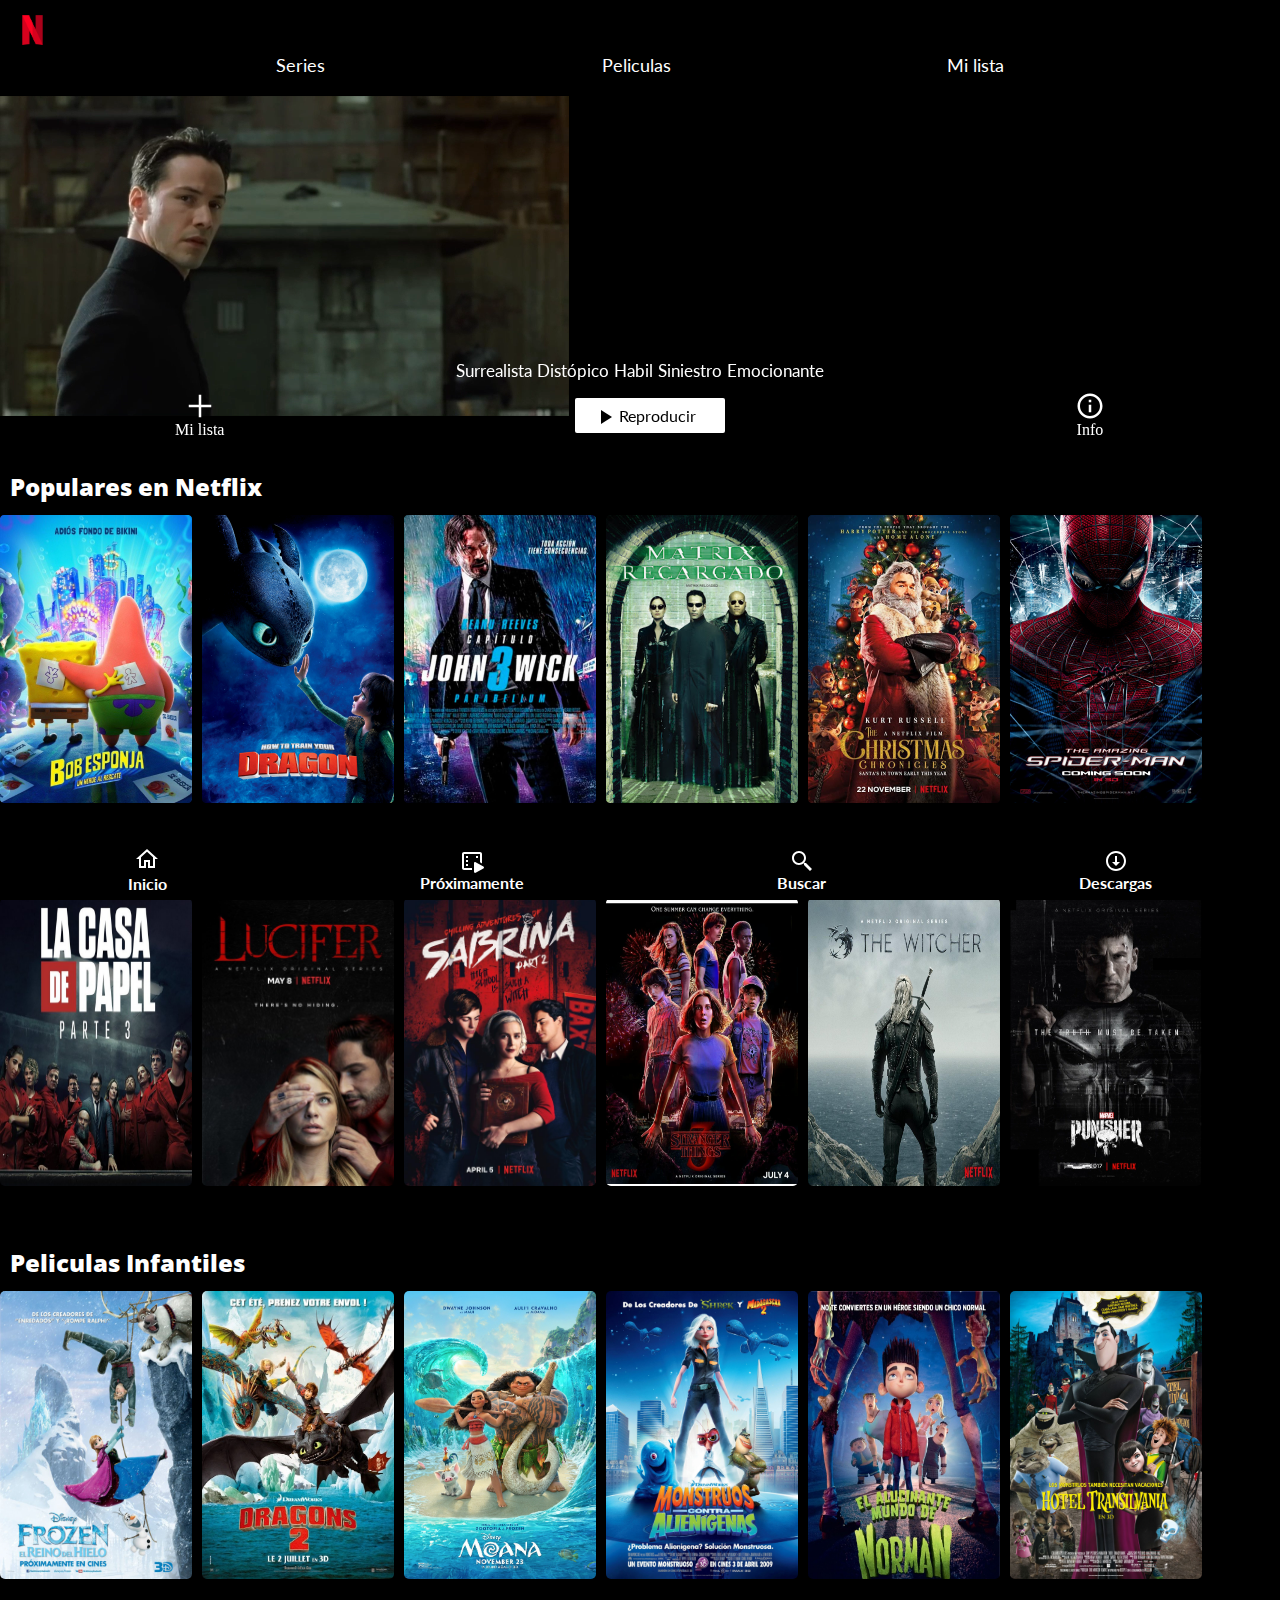
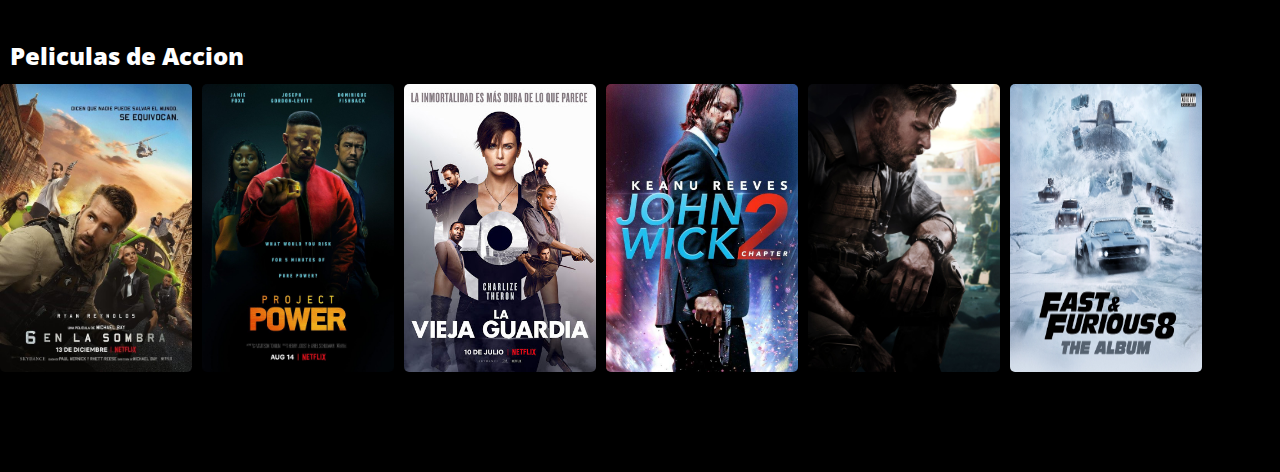
==== start.html @ fcc4ac53 "Inclusion de una nueva hoja de html" ====
<!DOCTYPE html>
<html lang="es">
<head>
    <meta charset="UTF-8">
    <meta http-equiv="X-UA-Compatible" content="IE=edge">
    <link rel="shortcut icon" href="./images/logo-netflix.png" type="image/x-icon">
    <meta name="viewport" content="width=device-width, initial-scale=1.0">
    <title>Reto Netflix</title>
    <link rel="stylesheet" href="styles.css">
</head>
<body>

    <header>

        <!--Contenedor logo superior y degradado-->
        <div class="container-logo" id="container-logo">
           <img src="./images/logo-netflix.png" alt="Logo oficial Netflix">
        </div>
        <!--Contenedor Menu Pincipal-->
        <div class="container-menu">
           <ul>
               <li><a href="#">Series</a></li>
               <li><a href="#">Peliculas</a></li>
               <li><a href="#">Mi lista</a></li>
           </ul>
        </div>

        <div class="container-video">
            <video autoplay muted loop src="./images/matrix.mp4"></video>
        </div>

        <!--Contenedor temas y buttons-->
        <div class="containerlistbuttons">
            <div class="container-lista">
                <ul>
                    <li>Surrealista</li>
                    <li>Distópico</li>
                    <li>Habil</li>
                    <li>Siniestro</li>
                    <li>Emocionante</li>
                </ul>
            </div>

            <div class="contenedor-buttons">
                <div class="const-lista">
                    <img src="./images/iconos/plus.svg" alt="Icono de añadir">
                    <p>Mi lista</p>
                </div>
                <div class="const-play">
                    <button>Reproducir</button>
                </div>
                <div class="const-info">
                    <img src="./images/iconos/info.svg" alt="Icono Info">
                    <p>Info</p>
                </div>
            </div>
        </div>
         
    </header>

    <nav>
       <section class="section1">
           <h1>Populares en Netflix</h1>
           <div class="container-caratulas">
               <img src="./images/caratulas/bob.png" alt="">
               <img src="./images/caratulas/dragon.png" alt="">
               <img src="./images/caratulas/john.png" alt="">
               <img src="./images/caratulas/matrix.png" alt="">
               <img src="./images/caratulas/santa.png" alt="">
               <img src="./images/caratulas/spider-man.png" alt="">
           </div>
       </section>

       <section class="section2">
           <h1>Series de EE.UU</h1>
           <div class="container-caratulas caratulas-2">
               <img src="./images/caratulas/casadepapel.jpeg" alt="">
               <img src="./images/caratulas/lucifer.jpg" alt="">
               <img src="./images/caratulas/sabrina.jpg" alt="">
               <img src="./images/caratulas/stranger.png" alt="">
               <img src="./images/caratulas/The-Witcher.jpg" alt="">
               <img src="./images/caratulas/The_Punisher.png" alt="">
           </div>
       </section>

       <section class="section3">
           <h1>Peliculas Infantiles</h1>
           <div class="container-caratulas caratulas-3">
              <img src="./images/caratulas/Frozen_El_Reino_Del_Hielo-Cartel.jpg" alt="">
              <img src="./images/caratulas/how_to_train_your_dragon_2_dreamworks_2014_poster3 (1).jpg" alt="">
              <img src="./images/caratulas/Moana_official_poster.jpg" alt="">
              <img src="./images/caratulas/Monstruos_Contra_Alienigenas-Cartel.jpg" alt="">
              <img src="./images/caratulas/peliculas-de-halloween-para-ninos-10-unamamanovata.jpg" alt="">
              <img src="./images/caratulas/Hotel_Transilvania-Cartel.jpg" alt="">
            </div>
       </section>

       <section class="section4">
           <h1>Peliculas de Accion</h1>
           <div class="container-caratulas caratulas-4">
              <img src="./images/caratulas/accion1.jpg" alt="">
              <img src="./images/caratulas/accion2.jpg" alt="">
              <img src="./images/caratulas/accion3.jpg" alt="">
              <img src="./images/caratulas/accion4.jpg" alt="">
              <img src="./images/caratulas/accion5.jpg" alt="">
              <img src="./images/caratulas/accion6.jpeg" alt="">
           </div>
       </section>
    </nav>


    <footer>
        <div class="icon-inicio" >
           <a href="#container-logo">
               <img src="./images/iconos/home.svg" alt="">
            </a>
               <p>Inicio</p>
           
        </div>
        <div class="icon-proximamente">
           <img src="./images/iconos/cinema.svg" alt="">
           <p>Próximamente</p>
        </div>
        <div class="icon-buscar">
           <img src="./images/iconos/search.svg" alt="">
           <p>Buscar</p>
        </div>
        <div class="icon-descargas">
           <img src="./images/iconos/dowload.svg" alt="">
           <p>Descargas</p>
        </div>
    </footer>

<script src="script.js"></script> 
</body>
</html>
---- styles.css ----
@import url('https://fonts.googleapis.com/css2?family=Open+Sans:wght@600&display=swap');
@import url('https://fonts.googleapis.com/css2?family=Lato:wght@300&display=swap');


*{
    margin: 0;
    padding: 0;
    box-sizing: border-box;
}

html{
    scroll-behavior: smooth;
}

body{
    color: white;
    background-color: black;
}

/*Variables de color y fuentes*/
:root{
    --fuentetitulos: 'Open Sans', sans-serif;
    --fuentetextos: 'Lato', sans-serif;
    --colornegronetflix : #141414;
    --colorblanconetflix : white;
}


/*Estilos Header*/

header{
    width: 100%;
    height: auto;
    display: flex;
    flex-direction: column;
    
}

.container-video video{
    height: 320px;
}

.container-video{
    overflow: hidden;
}

.container-logo{
    width: 100%;
    padding: 10px;
}

.container-logo img{
    height: 30px;
    position: relative;
    left: 12px;
    top: 5px;
}

.container-menu{
    width: 100%;
    display: flex;
    padding-bottom: 20px;
}

.container-menu ul{
    display: flex;
    justify-content: space-evenly;
    width: 100%;
}

.container-menu ul li{
   list-style: none;
   font-size: 18px;
   font-family: var(--fuentetextos);
}

.container-menu ul li a{
    text-decoration: none;
    color: white;
    
}

.containerlistbuttons{
    position: absolute;
    top: 360px;
    display: flex;
    flex-direction: column;
    align-items: center;
    width: 100%;
}

.container-lista{
    display: flex;
    width: 100%;
    justify-content: center;
    overflow: hidden;
}

.container-lista ul{
    display: flex;
    gap: 5px;
}

.container-lista ul li{
    list-style: none;
    font-size: 17px;
    font-family: var(--fuentetextos);
}

.contenedor-buttons{
    display: flex;
    width: 100%;
    justify-content: space-around;
    align-items: center;
    padding-top: 10px;
}

.const-lista, .const-info{
    display: flex;
    flex-direction: column;
    align-items: center;
}

.const-info img, .const-lista img{
    width: 30px;
}

.const-play button{
    background-color: #FFFFFF;
    width: 150px;
    height: 35px;
    border: none;
    font-size: 16px;
    font-family: var(--fuentetextos);
    border-radius: 2px;
    outline: none;
    padding-left: 16px;
    background-image: url("./images/iconos/play.svg");
    background-repeat: no-repeat;
    background-attachment: scroll;
    background-position-y: 7px;
    background-position-x: 18px ;
}

/*Estilos Nav*/
nav{
    width: 100%;
    padding-top: 50px;
    display: flex;
    flex-direction: column;
}

nav .section1{
    width: 100%;
    display: flex;
    flex-direction: column;
}

nav .section1 h1, nav .section2 h1, nav .section3 h1, .section4 h1{
    align-self: flex-start;
    padding-bottom: 12px;
    margin-left: 10px;
    font-size: 24px;
    font-family: var(--fuentetitulos);
    font-weight: 800;

}

 .container-caratulas{
    width: 100%;
    display: flex;
    flex-direction: row;
    gap: 10px;
    overflow: auto;
    padding-bottom: 50px;
}

.section2{
    width: 100%;
    display: flex;
    flex-direction: column;
    padding-bottom: 10px;
}

.caratulas-2 img, .caratulas-3 img, .caratulas-4 img{
    width: 192px;
    height: 288px;
    border-radius: 5px;
}

.section3{
    width: 100%;
    display: flex;
    flex-direction: column;
    padding-bottom: 10px;
}


.section4{
    padding-bottom: 50px;
}


/*Estilos footer*/
footer{
    width: 100%;
    height: 60px;
    position: fixed;
    background-color: black;
    z-index: 5;
    color: white;
    bottom: 0px;
    display: flex;
    justify-content: space-around;
    align-items: center;
    border: 1px solid black;
}

footer .icon-inicio, .icon-proximamente, .icon-buscar, .icon-descargas{
    display: flex;
    flex-direction: column;
    align-items: center;
    cursor: pointer;
    font-size: 16px;
    font-family: var(--fuentetextos);
    font-weight: bold;
}
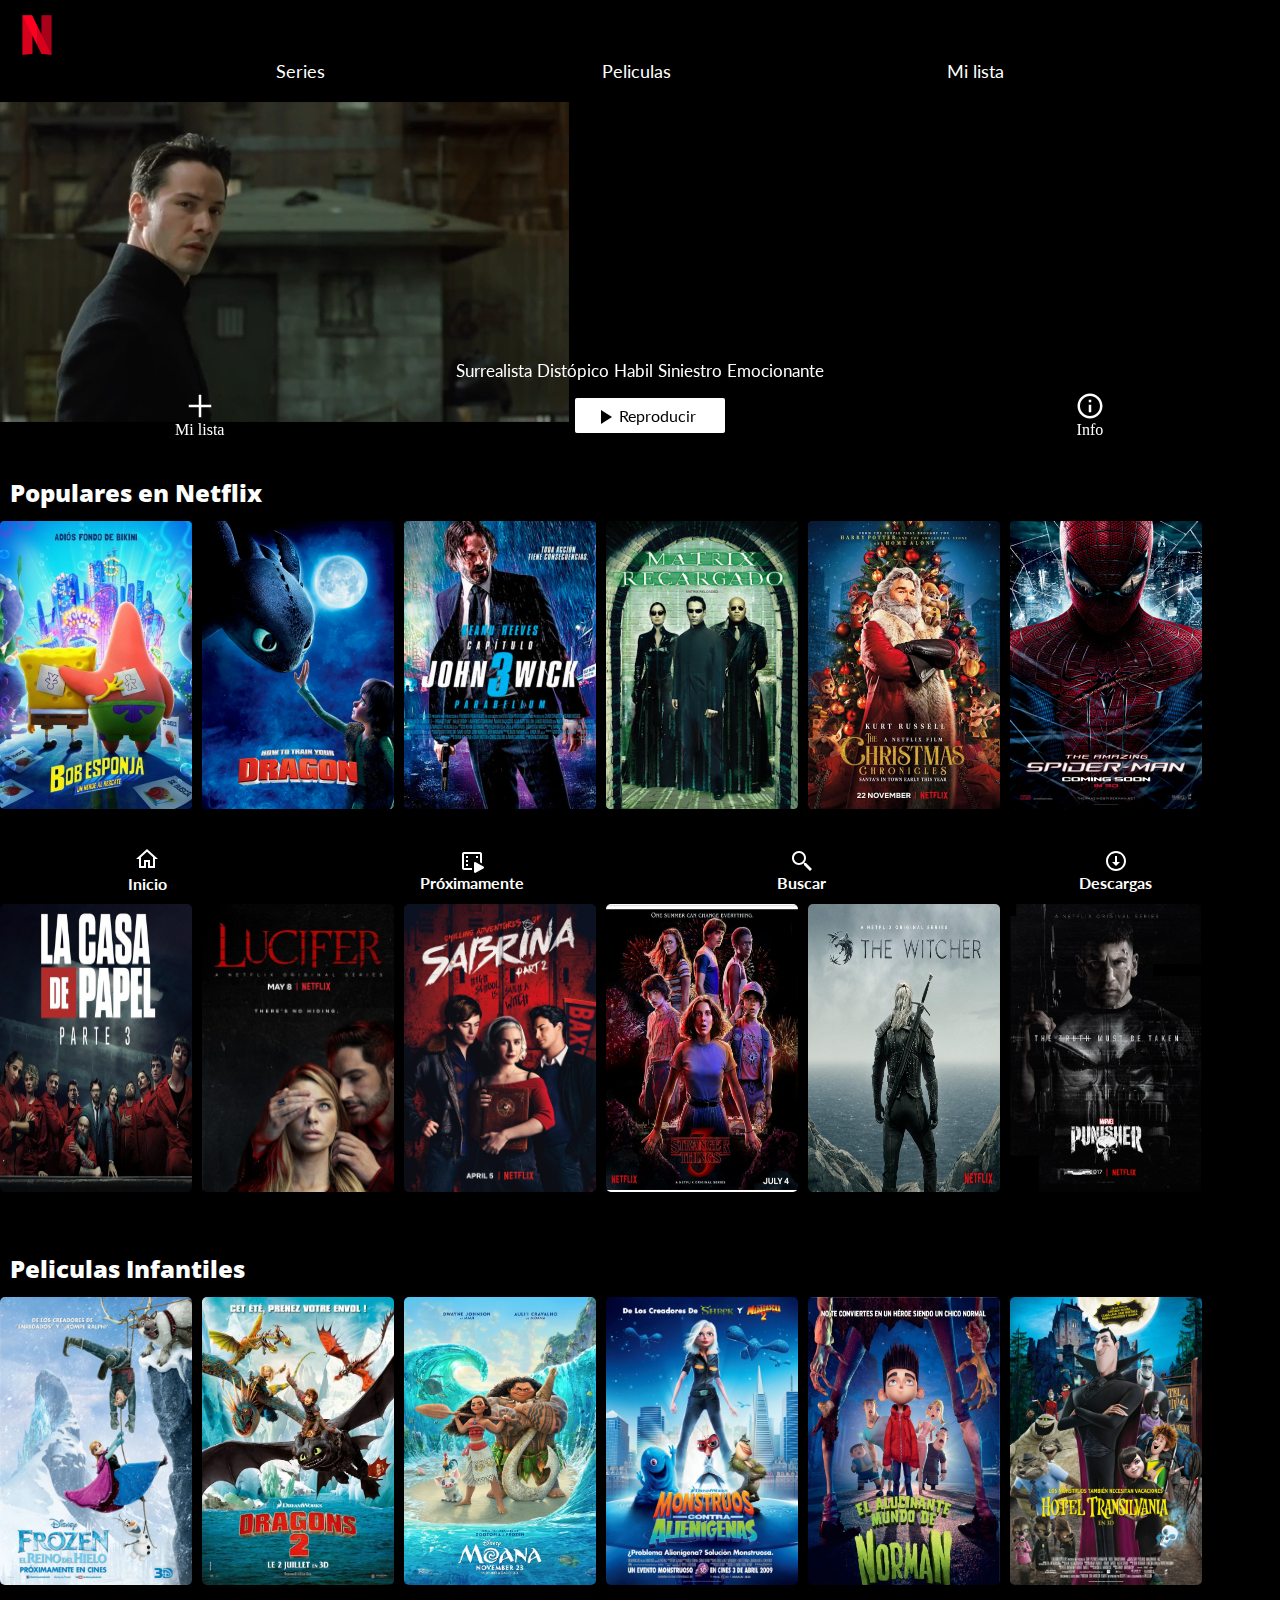
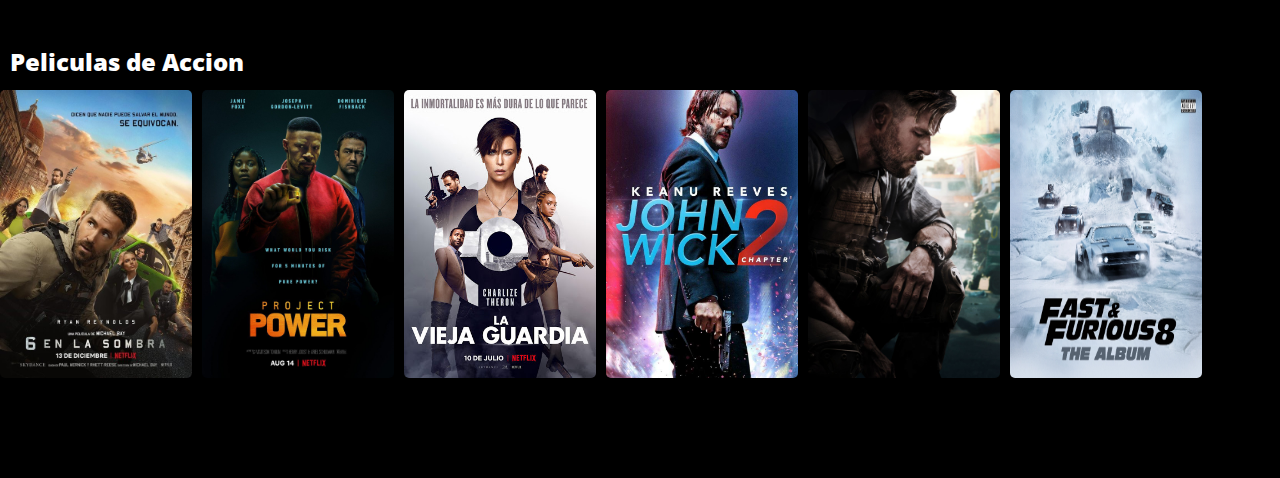
==== commit 8f14acaf: "Creacion de la pantalla de inicio" ====
--- a/start.html
+++ b/start.html
@@ -15,6 +15,7 @@
         <!--Contenedor logo superior y degradado-->
         <div class="container-logo" id="container-logo">
            <img src="./images/logo-netflix.png" alt="Logo oficial Netflix">
+           <h1 id="correouser"></h1>
         </div>
         <!--Contenedor Menu Pincipal-->
         <div class="container-menu">
--- a/styles.css
+++ b/styles.css
@@ -47,10 +47,23 @@
 .container-logo{
     width: 100%;
     padding: 10px;
+    display: flex;
+    flex-direction: column;
+}
+
+.container-logo h1{
+    display: flex;
+    align-self: flex-end;
+    position: relative;
+    bottom: 20px;
+    font-size: 16px;
+    margin-right: 10px;
+    font-family: var(--fuentetitulos);
 }
 
 .container-logo img{
-    height: 30px;
+    height: 40px;
+    width: 30px;
     position: relative;
     left: 12px;
     top: 5px;
